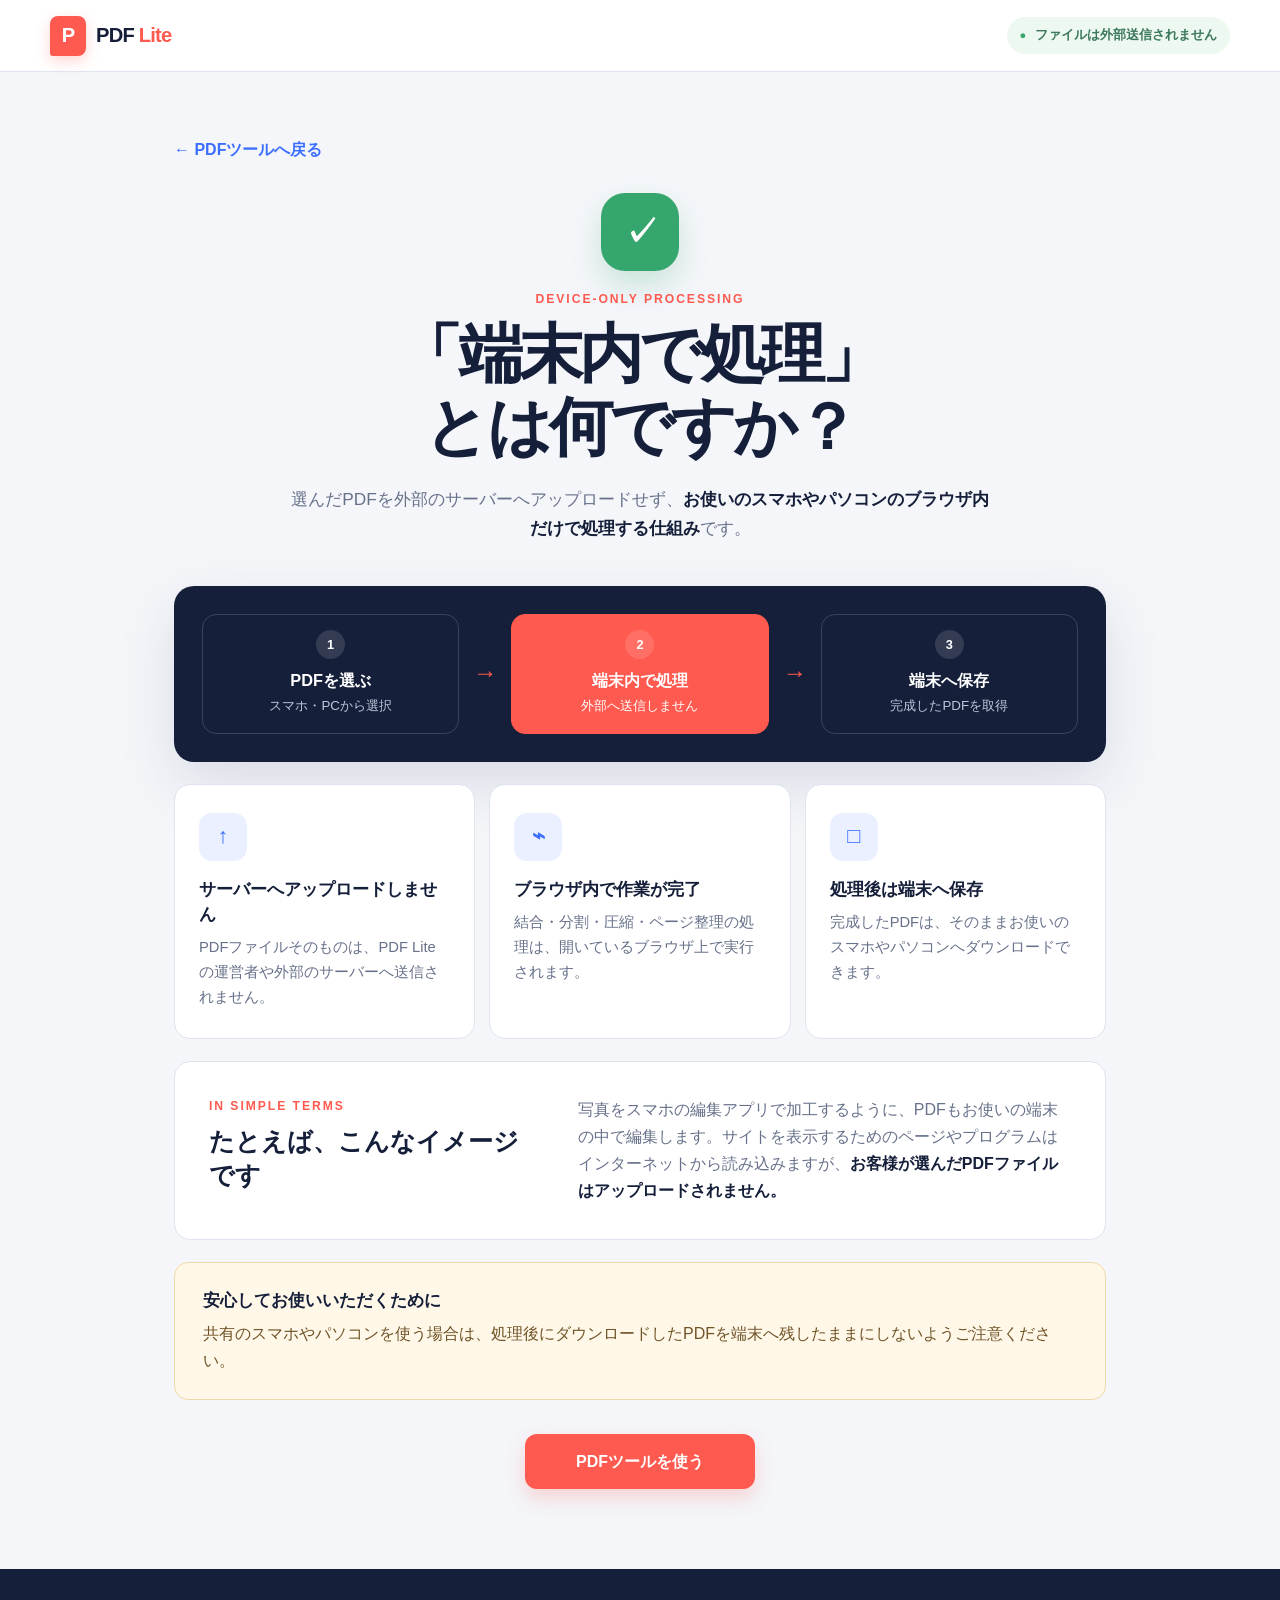
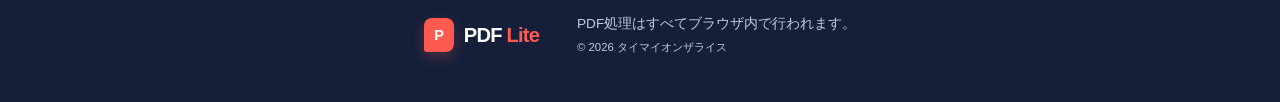
==== device-processing.html @ 185dd11d "端末内処理の説明ページを追加 PDFが外部サーバーへ送信されず、ブラウザ内で処理される仕組みを説明。" ====
<!doctype html>
<html lang="ja">
<head>
  <meta charset="utf-8">
  <meta name="viewport" content="width=device-width, initial-scale=1">
  <meta name="description" content="PDF Liteの端末内処理と、ファイルが外部サーバーへ送信されない仕組みについて説明します。">
  <meta name="theme-color" content="#151f3a">
  <title>端末内で処理とは？｜PDF Lite</title>
  <link rel="icon" type="image/svg+xml" href="data:image/svg+xml,%3Csvg xmlns='http://www.w3.org/2000/svg' viewBox='0 0 64 64'%3E%3Crect width='64' height='64' rx='15' fill='%23ff5a4f'/%3E%3Cpath d='M19 13h19l10 10v28H19z' fill='white'/%3E%3Cpath d='M38 13v11h10' fill='none' stroke='%23ff5a4f' stroke-width='4'/%3E%3Cpath d='M25 35h17M25 42h13' stroke='%23151f3a' stroke-width='4' stroke-linecap='round'/%3E%3C/svg%3E">
  <link rel="stylesheet" href="css/style.css">
</head>
<body>
  <header class="site-header">
    <a class="brand" href="index.html" aria-label="PDF Lite トップへ">
      <span class="brand-mark" aria-hidden="true">P</span>
      <span>PDF <b>Lite</b></span>
    </a>
    <div class="privacy-chip"><span aria-hidden="true">●</span> ファイルは外部送信されません</div>
  </header>

  <main class="info-main">
    <a class="back-link" href="index.html">← PDFツールへ戻る</a>

    <section class="info-hero" aria-labelledby="info-title">
      <div class="shield-mark" aria-hidden="true">✓</div>
      <p class="eyebrow">DEVICE-ONLY PROCESSING</p>
      <h1 id="info-title">「端末内で処理」<br>とは何ですか？</h1>
      <p>選んだPDFを外部のサーバーへアップロードせず、<strong>お使いのスマホやパソコンのブラウザ内だけで処理する仕組み</strong>です。</p>
    </section>

    <section class="process-flow" aria-label="PDF処理の流れ">
      <div><span>1</span><strong>PDFを選ぶ</strong><small>スマホ・PCから選択</small></div>
      <i aria-hidden="true">→</i>
      <div class="flow-highlight"><span>2</span><strong>端末内で処理</strong><small>外部へ送信しません</small></div>
      <i aria-hidden="true">→</i>
      <div><span>3</span><strong>端末へ保存</strong><small>完成したPDFを取得</small></div>
    </section>

    <section class="info-grid">
      <article class="info-card">
        <span class="info-icon" aria-hidden="true">↑</span>
        <h2>サーバーへアップロードしません</h2>
        <p>PDFファイルそのものは、PDF Liteの運営者や外部のサーバーへ送信されません。</p>
      </article>
      <article class="info-card">
        <span class="info-icon" aria-hidden="true">⌁</span>
        <h2>ブラウザ内で作業が完了</h2>
        <p>結合・分割・圧縮・ページ整理の処理は、開いているブラウザ上で実行されます。</p>
      </article>
      <article class="info-card">
        <span class="info-icon" aria-hidden="true">□</span>
        <h2>処理後は端末へ保存</h2>
        <p>完成したPDFは、そのままお使いのスマホやパソコンへダウンロードできます。</p>
      </article>
    </section>

    <section class="plain-explanation">
      <div>
        <p class="step-label">IN SIMPLE TERMS</p>
        <h2>たとえば、こんなイメージです</h2>
      </div>
      <p>写真をスマホの編集アプリで加工するように、PDFもお使いの端末の中で編集します。サイトを表示するためのページやプログラムはインターネットから読み込みますが、<strong>お客様が選んだPDFファイルはアップロードされません。</strong></p>
    </section>

    <section class="attention-box">
      <h2>安心してお使いいただくために</h2>
      <p>共有のスマホやパソコンを使う場合は、処理後にダウンロードしたPDFを端末へ残したままにしないようご注意ください。</p>
    </section>

    <div class="info-action">
      <a class="primary-link" href="index.html">PDFツールを使う</a>
    </div>
  </main>

  <footer>
    <a class="brand footer-brand" href="index.html"><span class="brand-mark" aria-hidden="true">P</span><span>PDF <b>Lite</b></span></a>
    <p>PDF処理はすべてブラウザ内で行われます。<br><small>© 2026 タイマイオンザライス</small></p>
  </footer>
</body>
</html>
---- css/style.css ----
:root {
  --ink: #151f3a;
  --muted: #67718a;
  --line: #dfe4ee;
  --paper: #ffffff;
  --soft: #f4f6fa;
  --accent: #ff5a4f;
  --accent-dark: #e8463c;
  --blue: #3c6fff;
  --shadow: 0 22px 60px rgba(26, 39, 72, .12);
  --radius: 20px;
}

* { box-sizing: border-box; }
html { scroll-behavior: smooth; }
body {
  margin: 0;
  color: var(--ink);
  background: var(--soft);
  font-family: -apple-system, BlinkMacSystemFont, "Segoe UI", "Noto Sans JP", "Yu Gothic", sans-serif;
  font-size: 16px;
  line-height: 1.7;
}
button, input, textarea { font: inherit; }
button { color: inherit; }
.hidden { display: none !important; }

.site-header {
  min-height: 72px;
  padding: 0 max(24px, calc((100vw - 1180px) / 2));
  background: var(--paper);
  border-bottom: 1px solid var(--line);
  display: flex;
  align-items: center;
  justify-content: space-between;
  gap: 20px;
}
.brand { display: inline-flex; align-items: center; gap: 10px; color: var(--ink); text-decoration: none; font-size: 1.26rem; font-weight: 800; letter-spacing: -.04em; }
.brand b { color: var(--accent); }
.brand-mark { width: 36px; height: 40px; display: grid; place-items: center; color: #fff; background: var(--accent); border-radius: 8px 8px 8px 3px; font-weight: 900; box-shadow: 0 5px 14px rgba(255,90,79,.25); }
.privacy-chip { font-size: .84rem; font-weight: 700; color: #3b775d; background: #edf8f1; padding: 7px 13px; border-radius: 999px; }
.privacy-chip span { color: #35a66d; margin-right: 5px; font-size: .7rem; }

main { max-width: 1180px; margin: 0 auto; padding: 64px 24px 80px; }
.intro { text-align: center; max-width: 780px; margin: 0 auto 38px; }
.eyebrow, .step-label { color: var(--accent); font-size: .76rem; font-weight: 900; letter-spacing: .16em; margin: 0 0 8px; }
.intro h1 { margin: 0; font-size: clamp(2.2rem, 5vw, 4.4rem); line-height: 1.12; letter-spacing: -.065em; }
.intro h1 span { color: var(--accent); }
.intro-copy { color: var(--muted); margin: 15px 0 0; font-size: 1.05rem; }

.tool-grid { display: grid; grid-template-columns: repeat(4, 1fr); gap: 14px; margin-bottom: 22px; }
.tool-card {
  min-height: 150px; padding: 22px; border: 1px solid var(--line); border-radius: 18px; background: var(--paper);
  text-align: left; cursor: pointer; display: grid; grid-template-columns: 50px 1fr auto; gap: 14px; align-items: start;
  transition: .2s ease; box-shadow: 0 5px 20px rgba(26,39,72,.04);
}
.tool-card:hover, .tool-card:focus-visible { transform: translateY(-3px); border-color: #bbc5d9; outline: none; box-shadow: 0 14px 34px rgba(26,39,72,.1); }
.tool-card.is-active { color: #fff; background: var(--ink); border-color: var(--ink); box-shadow: 0 16px 38px rgba(21,31,58,.22); }
.tool-card strong { display: block; font-size: 1.08rem; line-height: 1.35; margin: 2px 0 6px; }
.tool-card small { display: block; color: var(--muted); font-size: .78rem; line-height: 1.55; }
.tool-card.is-active small { color: #bec6d9; }
.card-arrow { align-self: end; font-size: 1.2rem; color: #98a2b7; }
.tool-card.is-active .card-arrow { color: var(--accent); }
.tool-icon { width: 46px; height: 46px; border-radius: 13px; background: #fff0ef; position: relative; display: block; color: var(--accent); }
.is-active .tool-icon { background: rgba(255,255,255,.1); }
.icon-merge i { position: absolute; width: 16px; height: 21px; border: 2px solid currentColor; border-radius: 2px; top: 11px; }
.icon-merge i:first-child { left: 10px; }.icon-merge i:last-child { left: 20px; top: 15px; background: inherit; }
.icon-split i { position: absolute; width: 13px; height: 23px; border: 2px solid currentColor; top: 11px; }
.icon-split i:first-child { left: 8px; }.icon-split i:last-child { right: 8px; }
.icon-compress { display: grid; grid-template-columns: 1fr 1fr; place-items: center; font-weight: 900; font-size: 1rem; }
.icon-organize { display: grid; grid-template-columns: repeat(2, 10px); grid-template-rows: repeat(2, 10px); place-content: center; gap: 4px; }
.icon-organize i { border: 2px solid currentColor; border-radius: 2px; }

.workspace { background: var(--paper); border: 1px solid var(--line); border-radius: var(--radius); padding: clamp(24px, 5vw, 48px); box-shadow: var(--shadow); }
.workspace-heading { display: flex; align-items: flex-end; justify-content: space-between; gap: 24px; margin-bottom: 26px; }
.workspace-heading h2 { font-size: clamp(1.55rem, 3vw, 2.25rem); letter-spacing: -.045em; margin: 0; line-height: 1.25; }
.workspace-heading p:not(.step-label) { color: var(--muted); margin: 6px 0 0; }
.text-button { border: 0; background: none; color: var(--blue); text-decoration: underline; cursor: pointer; white-space: nowrap; padding: 8px; }

.drop-zone { border: 2px dashed #c8cede; border-radius: 18px; min-height: 270px; display: flex; flex-direction: column; align-items: center; justify-content: center; padding: 34px; text-align: center; cursor: pointer; background: linear-gradient(135deg, #fafbfe, #f4f6fb); transition: .2s; }
.drop-zone:hover, .drop-zone:focus-visible, .drop-zone.is-dragging { border-color: var(--accent); background: #fff8f7; outline: none; }
.drop-icon { width: 74px; height: 74px; border-radius: 21px; background: #fff; color: var(--accent); display: grid; place-items: center; margin-bottom: 15px; box-shadow: 0 9px 25px rgba(41,55,89,.1); }
.drop-zone strong { font-size: 1.25rem; }
.drop-zone > span:not(.drop-icon):not(.select-button) { color: var(--muted); font-size: .9rem; margin-top: 3px; }
.select-button { margin-top: 18px; color: #fff; background: var(--accent); border-radius: 10px; padding: 10px 24px; font-weight: 800; box-shadow: 0 7px 16px rgba(255,90,79,.22); }

.notice { padding: 13px 16px; border-radius: 10px; margin: 0 0 18px; font-weight: 650; }
.notice.error { color: #9b2d28; background: #fff0ef; border: 1px solid #ffc9c5; }
.notice.success { color: #24694c; background: #eef9f2; border: 1px solid #bce7cc; }

.file-list { display: grid; gap: 10px; margin-top: 22px; }
.file-row { display: grid; grid-template-columns: auto 1fr auto; gap: 14px; align-items: center; padding: 14px 16px; background: var(--soft); border: 1px solid var(--line); border-radius: 12px; }
.file-badge { width: 38px; height: 42px; background: #fff; border: 1px solid #d7dce7; border-radius: 6px; display: grid; place-items: center; color: var(--accent); font-size: .68rem; font-weight: 900; }
.file-meta { min-width: 0; }.file-meta strong { display: block; white-space: nowrap; overflow: hidden; text-overflow: ellipsis; }.file-meta small { color: var(--muted); }
.row-actions { display: flex; gap: 6px; }
.icon-button { width: 38px; height: 38px; padding: 0; display: grid; place-items: center; border: 1px solid #d6dce8; background: #fff; border-radius: 8px; cursor: pointer; font-weight: 800; }
.icon-button:hover { border-color: var(--accent); color: var(--accent); }
.icon-button.danger:hover { background: #fff0ef; }

.settings { margin-top: 24px; padding: 22px; background: var(--soft); border-radius: 14px; }
.settings h3 { margin: 0 0 14px; font-size: 1rem; }
.option-grid { display: grid; grid-template-columns: repeat(3, 1fr); gap: 10px; }
.option { position: relative; }
.option input { position: absolute; opacity: 0; pointer-events: none; }
.option label { display: block; height: 100%; border: 1px solid #d6dce8; background: #fff; padding: 13px; border-radius: 10px; cursor: pointer; }
.option label strong, .option label small { display: block; }.option label small { color: var(--muted); margin-top: 2px; }
.option input:checked + label { border-color: var(--blue); box-shadow: inset 0 0 0 1px var(--blue); background: #f2f6ff; }
.field-label { display: block; font-weight: 800; margin-bottom: 7px; }
textarea { width: 100%; min-height: 100px; border: 1px solid #cbd2e1; border-radius: 10px; padding: 12px; background: #fff; resize: vertical; }
.field-help { color: var(--muted); font-size: .85rem; margin: 6px 0 0; }
.warning-text { color: #8a5a15; background: #fff8e8; border-radius: 8px; padding: 10px 12px; font-size: .86rem; margin: 14px 0 0; }
.primary-button { width: 100%; border: 0; border-radius: 12px; color: #fff; background: var(--accent); font-weight: 900; font-size: 1.02rem; padding: 15px 22px; margin-top: 22px; cursor: pointer; box-shadow: 0 9px 20px rgba(255,90,79,.23); }
.primary-button:hover { background: var(--accent-dark); }.primary-button:disabled { opacity: .5; cursor: not-allowed; }
.add-button { border: 1px solid #cbd2e1; background: #fff; border-radius: 10px; padding: 10px 14px; font-weight: 750; cursor: pointer; margin-top: 12px; }

.pages-grid { display: grid; grid-template-columns: repeat(auto-fill, minmax(150px, 1fr)); gap: 14px; margin-top: 22px; }
.page-card { background: var(--soft); border: 1px solid var(--line); border-radius: 12px; padding: 10px; position: relative; }
.page-card.is-dragging { opacity: .45; }.page-card.is-over { outline: 2px solid var(--blue); }
.page-preview { aspect-ratio: 1 / 1.3; background: #e3e7ef; border-radius: 7px; overflow: hidden; display: grid; place-items: center; }
.page-preview canvas { max-width: 100%; max-height: 100%; box-shadow: 0 2px 8px rgba(0,0,0,.12); transition: transform .2s; }
.page-number { display: block; text-align: center; font-weight: 800; margin: 7px 0 5px; font-size: .85rem; }
.page-actions { display: grid; grid-template-columns: repeat(4, 1fr); gap: 4px; }
.page-actions button { border: 1px solid #d6dce8; background: #fff; border-radius: 6px; min-height: 32px; cursor: pointer; }
.page-actions button:hover { color: var(--accent); border-color: var(--accent); }

.safety { display: grid; grid-template-columns: repeat(3, 1fr); gap: 14px; margin-top: 30px; }
.safety > div, .safety-link { display: grid; grid-template-columns: 44px 1fr; column-gap: 12px; padding: 20px; background: rgba(255,255,255,.65); border: 1px solid var(--line); border-radius: 14px; }
.safety-link { color: inherit; text-decoration: none; transition: .2s ease; }
.safety-link:hover, .safety-link:focus-visible { transform: translateY(-2px); border-color: var(--blue); background: #fff; outline: none; box-shadow: 0 10px 28px rgba(26,39,72,.09); }
.safety > div > span, .safety-link > span { grid-row: 1 / 4; width: 44px; height: 44px; display: grid; place-items: center; border-radius: 12px; color: var(--blue); background: #eaf0ff; font-size: 1.4rem; font-weight: 800; }
.safety strong, .safety small { display: block; }.safety small { color: var(--muted); }
.safety-link b { color: var(--blue); font-size: .76rem; margin-top: 5px; }

.info-main { max-width: 980px; }
.back-link { display: inline-block; color: var(--blue); font-weight: 800; text-decoration: none; margin-bottom: 30px; }
.back-link:hover { text-decoration: underline; }
.info-hero { text-align: center; max-width: 800px; margin: 0 auto 42px; }
.shield-mark { width: 78px; height: 78px; margin: 0 auto 18px; display: grid; place-items: center; color: #fff; background: #35a66d; border-radius: 24px; font-size: 2.2rem; font-weight: 900; box-shadow: 0 14px 30px rgba(53,166,109,.22); }
.info-hero h1 { margin: 0; font-size: clamp(2.2rem, 5vw, 4rem); line-height: 1.15; letter-spacing: -.06em; }
.info-hero > p:last-child { color: var(--muted); font-size: 1.08rem; margin: 20px auto 0; max-width: 710px; }
.info-hero strong, .plain-explanation strong { color: var(--ink); }
.process-flow { display: grid; grid-template-columns: 1fr auto 1fr auto 1fr; gap: 14px; align-items: center; padding: 28px; margin-bottom: 22px; background: var(--ink); border-radius: var(--radius); color: #fff; box-shadow: var(--shadow); }
.process-flow div { min-height: 120px; display: flex; flex-direction: column; justify-content: center; align-items: center; text-align: center; padding: 14px; border: 1px solid rgba(255,255,255,.16); border-radius: 14px; }
.process-flow div > span { width: 29px; height: 29px; display: grid; place-items: center; margin-bottom: 8px; border-radius: 50%; background: rgba(255,255,255,.13); font-size: .8rem; font-weight: 900; }
.process-flow strong { font-size: 1.02rem; }.process-flow small { color: #bec6d9; }
.process-flow i { color: var(--accent); font-size: 1.5rem; font-style: normal; }
.process-flow .flow-highlight { background: var(--accent); border-color: var(--accent); }.process-flow .flow-highlight small { color: #fff; }
.info-grid { display: grid; grid-template-columns: repeat(3, 1fr); gap: 14px; }
.info-card { padding: 28px 24px; background: var(--paper); border: 1px solid var(--line); border-radius: 16px; }
.info-icon { width: 48px; height: 48px; display: grid; place-items: center; border-radius: 13px; background: #eaf0ff; color: var(--blue); font-size: 1.35rem; font-weight: 900; }
.info-card h2 { margin: 16px 0 8px; font-size: 1.08rem; line-height: 1.45; }.info-card p { color: var(--muted); margin: 0; font-size: .92rem; }
.plain-explanation { display: grid; grid-template-columns: .8fr 1.2fr; gap: 40px; margin-top: 22px; padding: 34px; background: var(--paper); border: 1px solid var(--line); border-radius: 16px; }
.plain-explanation h2 { margin: 0; font-size: 1.55rem; line-height: 1.4; }.plain-explanation > p { color: var(--muted); margin: 0; }
.attention-box { margin-top: 22px; padding: 24px 28px; background: #fff8e8; border: 1px solid #f1d9a7; border-radius: 14px; }
.attention-box h2 { margin: 0 0 5px; font-size: 1.05rem; }.attention-box p { color: #705327; margin: 0; }
.info-action { text-align: center; margin-top: 34px; }
.primary-link { display: inline-block; min-width: 230px; padding: 14px 28px; border-radius: 12px; color: #fff; background: var(--accent); font-weight: 900; text-decoration: none; box-shadow: 0 9px 20px rgba(255,90,79,.23); }
.primary-link:hover { background: var(--accent-dark); }

footer { padding: 30px 24px; background: var(--ink); color: #c3c9d8; display: flex; justify-content: center; align-items: center; gap: 38px; }
.footer-brand { color: #fff; }.footer-brand .brand-mark { width: 30px; height: 34px; font-size: .9rem; }
footer p { font-size: .85rem; }

.processing { position: fixed; inset: 0; background: rgba(11,17,34,.72); backdrop-filter: blur(6px); display: grid; place-items: center; z-index: 50; padding: 20px; }
.processing-card { width: min(420px, 100%); background: #fff; border-radius: 18px; padding: 34px; text-align: center; box-shadow: var(--shadow); }
.processing-card h2 { margin: 14px 0 5px; }.processing-card p { color: var(--muted); margin: 0; }
.spinner { width: 46px; height: 46px; border: 4px solid #ffe2e0; border-top-color: var(--accent); border-radius: 50%; animation: spin .8s linear infinite; margin: auto; }
.progress-track { height: 7px; background: #edf0f5; border-radius: 20px; margin-top: 22px; overflow: hidden; }
#progress-bar { height: 100%; width: 8%; background: var(--accent); border-radius: inherit; transition: width .2s; }
@keyframes spin { to { transform: rotate(360deg); } }

@media (max-width: 900px) {
  .tool-grid { grid-template-columns: repeat(2, 1fr); }
  .tool-card { min-height: 130px; }
  .safety { grid-template-columns: 1fr; }
  .info-grid { grid-template-columns: 1fr; }
}
@media (max-width: 600px) {
  .site-header { min-height: 64px; padding: 0 16px; }.privacy-chip { font-size: 0; padding: 7px 10px; }.privacy-chip::after { content: "端末内処理"; font-size: .76rem; }.privacy-chip span { font-size: .6rem; }
  main { padding: 42px 14px 55px; }.intro { margin-bottom: 28px; }.intro-copy { font-size: .95rem; }
  .tool-grid { grid-template-columns: 1fr; gap: 9px; }.tool-card { min-height: auto; grid-template-columns: 44px 1fr auto; padding: 15px; align-items: center; }.tool-icon { width: 42px; height: 42px; }.tool-card strong { margin-top: 0; }.card-arrow { align-self: center; }
  .workspace { padding: 22px 16px; border-radius: 16px; }.workspace-heading { align-items: flex-start; flex-direction: column; gap: 4px; }.drop-zone { min-height: 240px; padding: 25px 16px; }
  .file-row { grid-template-columns: auto 1fr; }.row-actions { grid-column: 1 / -1; justify-content: flex-end; }
  .option-grid { grid-template-columns: 1fr; }.pages-grid { grid-template-columns: repeat(2, minmax(0,1fr)); gap: 9px; }.page-card { padding: 7px; }
  footer { flex-direction: column; gap: 8px; text-align: center; }
  .info-main { padding-top: 28px; }.back-link { margin-bottom: 24px; }.info-hero { margin-bottom: 30px; }
  .process-flow { grid-template-columns: 1fr; padding: 16px; }.process-flow i { transform: rotate(90deg); text-align: center; line-height: 1; }.process-flow div { min-height: 105px; }
  .plain-explanation { grid-template-columns: 1fr; gap: 14px; padding: 24px 20px; }.attention-box { padding: 20px; }
}

/* 端末内処理の説明ページ */
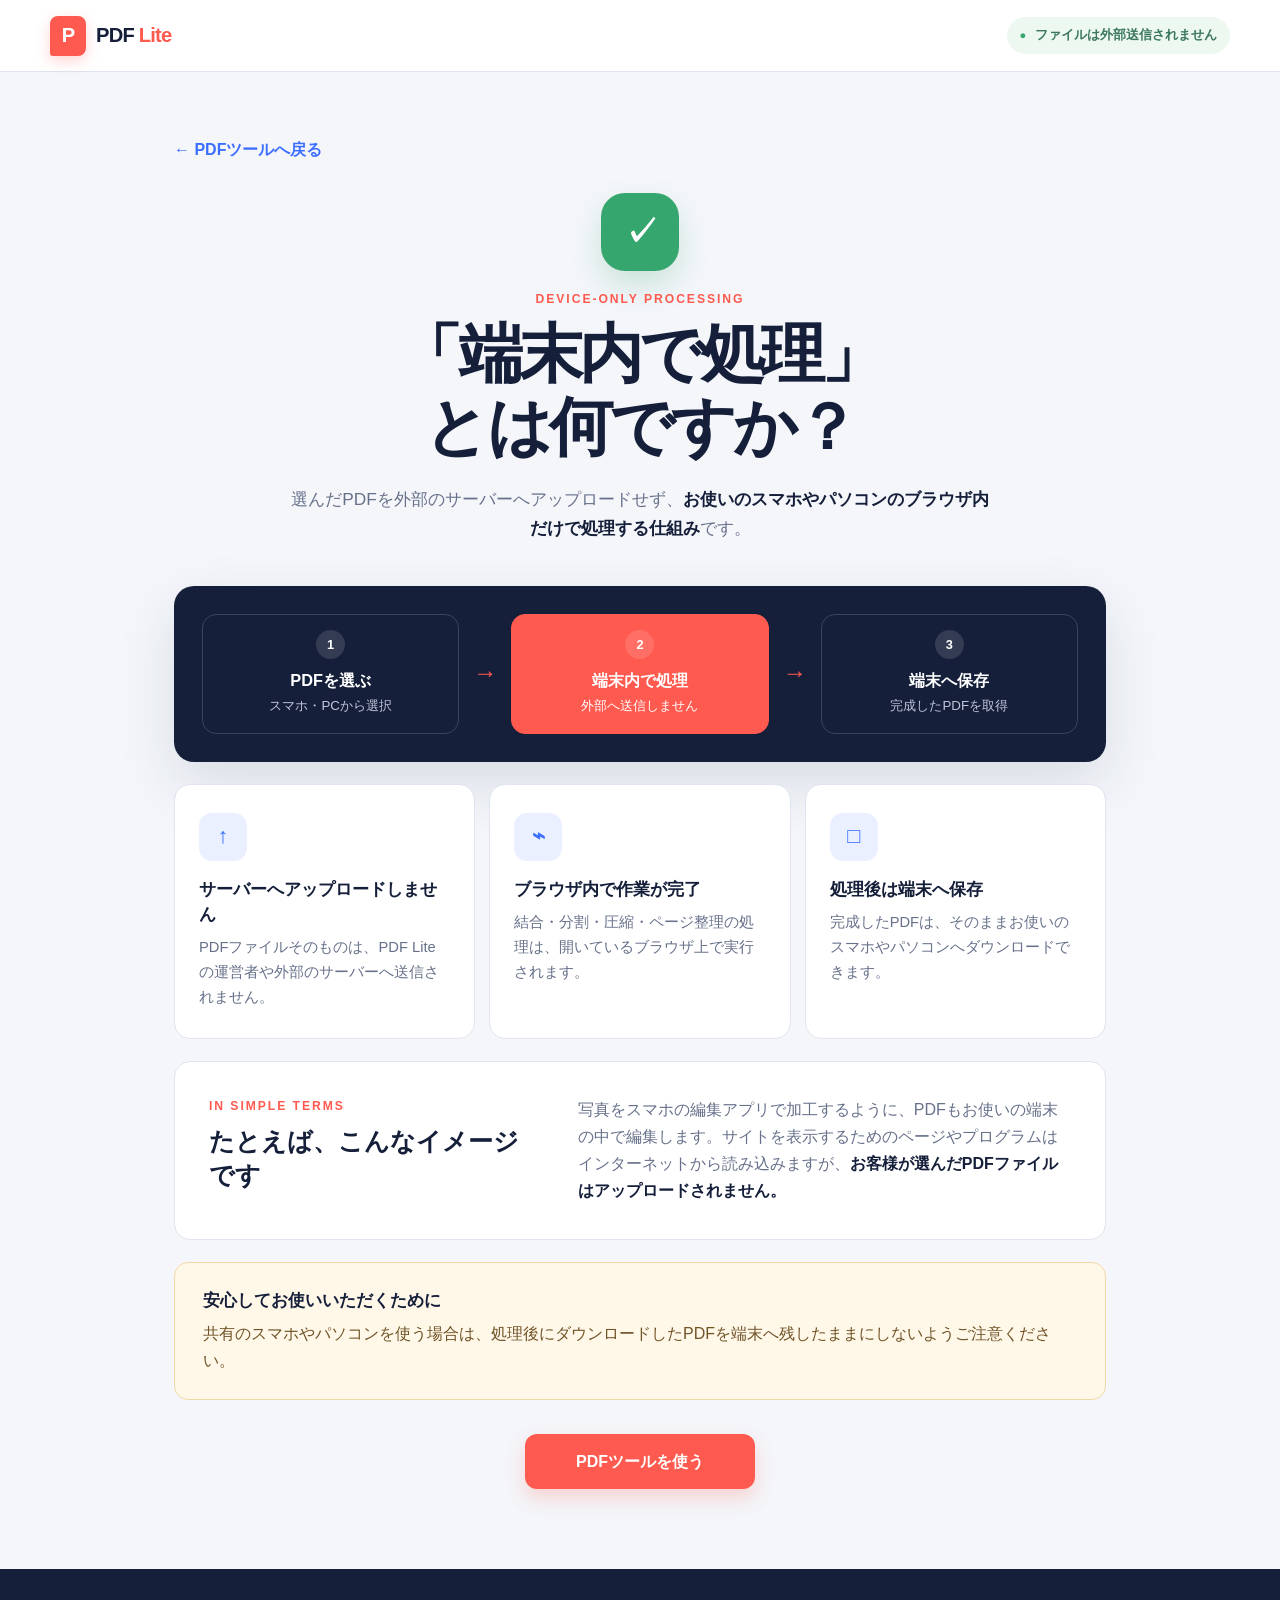
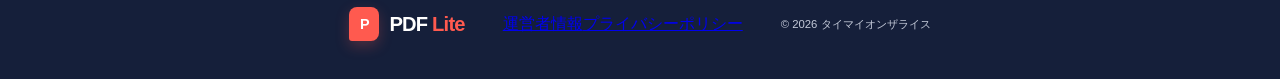
==== commit 11c15bad: "ズーム機能と案内ページを追加" ====
--- a/device-processing.html
+++ b/device-processing.html
@@ -7,7 +7,7 @@
   <meta name="theme-color" content="#151f3a">
   <title>端末内で処理とは？｜PDF Lite</title>
   <link rel="icon" type="image/svg+xml" href="data:image/svg+xml,%3Csvg xmlns='http://www.w3.org/2000/svg' viewBox='0 0 64 64'%3E%3Crect width='64' height='64' rx='15' fill='%23ff5a4f'/%3E%3Cpath d='M19 13h19l10 10v28H19z' fill='white'/%3E%3Cpath d='M38 13v11h10' fill='none' stroke='%23ff5a4f' stroke-width='4'/%3E%3Cpath d='M25 35h17M25 42h13' stroke='%23151f3a' stroke-width='4' stroke-linecap='round'/%3E%3C/svg%3E">
-  <link rel="stylesheet" href="css/style.css">
+  <link rel="stylesheet" href="css/style.css?v=20260917-5">
 </head>
 <body>
   <header class="site-header">
@@ -74,7 +74,10 @@
 
   <footer>
     <a class="brand footer-brand" href="index.html"><span class="brand-mark" aria-hidden="true">P</span><span>PDF <b>Lite</b></span></a>
-    <p>PDF処理はすべてブラウザ内で行われます。<br><small>© 2026 タイマイオンザライス</small></p>
+    <nav class="footer-links" aria-label="フッターメニュー"><a href="operator.html">運営者情報</a><a href="privacy.html">プライバシーポリシー</a></nav>
+    <p><small>© 2026 タイマイオンザライス</small></p>
   </footer>
 </body>
 </html>
+
+<!-- CSS cache refresh applied -->
--- a/css/style.css
+++ b/css/style.css
@@ -48,7 +48,7 @@
 .intro h1 span { color: var(--accent); }
 .intro-copy { color: var(--muted); margin: 15px 0 0; font-size: 1.05rem; }
 
-.tool-grid { display: grid; grid-template-columns: repeat(4, 1fr); gap: 14px; margin-bottom: 22px; }
+.tool-grid { display: grid; grid-template-columns: repeat(5, 1fr); gap: 14px; margin-bottom: 22px; }
 .tool-card {
   min-height: 150px; padding: 22px; border: 1px solid var(--line); border-radius: 18px; background: var(--paper);
   text-align: left; cursor: pointer; display: grid; grid-template-columns: 50px 1fr auto; gap: 14px; align-items: start;
@@ -70,6 +70,8 @@
 .icon-compress { display: grid; grid-template-columns: 1fr 1fr; place-items: center; font-weight: 900; font-size: 1rem; }
 .icon-organize { display: grid; grid-template-columns: repeat(2, 10px); grid-template-rows: repeat(2, 10px); place-content: center; gap: 4px; }
 .icon-organize i { border: 2px solid currentColor; border-radius: 2px; }
+.icon-edit { display: grid; place-items: center; font-size: 1.6rem; font-weight: 900; }
+.icon-edit i { font-style: normal; }
 
 .workspace { background: var(--paper); border: 1px solid var(--line); border-radius: var(--radius); padding: clamp(24px, 5vw, 48px); box-shadow: var(--shadow); }
 .workspace-heading { display: flex; align-items: flex-end; justify-content: space-between; gap: 24px; margin-bottom: 26px; }
@@ -122,6 +124,24 @@
 .page-actions { display: grid; grid-template-columns: repeat(4, 1fr); gap: 4px; }
 .page-actions button { border: 1px solid #d6dce8; background: #fff; border-radius: 6px; min-height: 32px; cursor: pointer; }
 .page-actions button:hover { color: var(--accent); border-color: var(--accent); }
+
+.editor-shell { margin-top: 22px; }
+.editor-toolbar { display: flex; flex-wrap: wrap; gap: 8px; align-items: center; padding: 12px; background: var(--soft); border: 1px solid var(--line); border-radius: 12px; }
+.editor-options { display: flex; flex-wrap: wrap; gap: 8px; align-items: center; margin-top: 8px; padding: 10px 12px; background: #fff; border: 1px solid var(--line); border-radius: 12px; }
+.editor-tool, .editor-undo, .editor-pagination button { border: 1px solid #ccd3e0; background: #fff; border-radius: 8px; padding: 9px 13px; cursor: pointer; font-weight: 800; }
+.editor-tool.is-selected { color: #fff; background: var(--ink); border-color: var(--ink); }
+.editor-control { display: flex; align-items: center; gap: 6px; font-size: .85rem; font-weight: 800; padding: 4px 8px; }
+.editor-control input[type="color"] { width: 35px; height: 32px; padding: 2px; border: 1px solid #ccd3e0; border-radius: 6px; background: #fff; }
+.editor-control input[type="range"] { width: 90px; }
+.editor-control select { min-height: 34px; padding: 4px 28px 4px 8px; border: 1px solid #ccd3e0; border-radius: 7px; background: #fff; color: var(--ink); }
+.editor-control output { min-width: 34px; color: var(--blue); }
+.editor-undo { margin-left: auto; color: var(--blue); }
+.editor-help { margin: 9px 0; color: var(--muted); font-size: .88rem; }
+.editor-stage { position: relative; max-width: 100%; margin: 0 auto; overflow: hidden; background: #dfe3eb; box-shadow: 0 6px 20px rgba(21,31,58,.14); touch-action: none; }
+.editor-stage canvas { position: absolute; inset: 0; width: 100%; height: 100%; display: block; }
+#annotation-canvas { cursor: crosshair; }
+.editor-pagination { display: flex; justify-content: center; align-items: center; gap: 16px; margin-top: 14px; }
+.editor-pagination button:disabled { opacity: .4; cursor: not-allowed; }
 
 .safety { display: grid; grid-template-columns: repeat(3, 1fr); gap: 14px; margin-top: 30px; }
 .safety > div, .safety-link { display: grid; grid-template-columns: 44px 1fr; column-gap: 12px; padding: 20px; background: rgba(255,255,255,.65); border: 1px solid var(--line); border-radius: 14px; }
@@ -186,6 +206,8 @@
   .info-main { padding-top: 28px; }.back-link { margin-bottom: 24px; }.info-hero { margin-bottom: 30px; }
   .process-flow { grid-template-columns: 1fr; padding: 16px; }.process-flow i { transform: rotate(90deg); text-align: center; line-height: 1; }.process-flow div { min-height: 105px; }
   .plain-explanation { grid-template-columns: 1fr; gap: 14px; padding: 24px 20px; }.attention-box { padding: 20px; }
+  .editor-toolbar, .editor-options { gap: 6px; }.editor-tool, .editor-undo { padding: 8px 10px; font-size: .86rem; }.editor-undo { margin-left: 0; }
+  .editor-options { align-items: stretch; }.editor-control { width: 100%; justify-content: space-between; }.editor-control input[type="range"] { flex: 1; }
 }
 
 /* 端末内処理の説明ページ */
